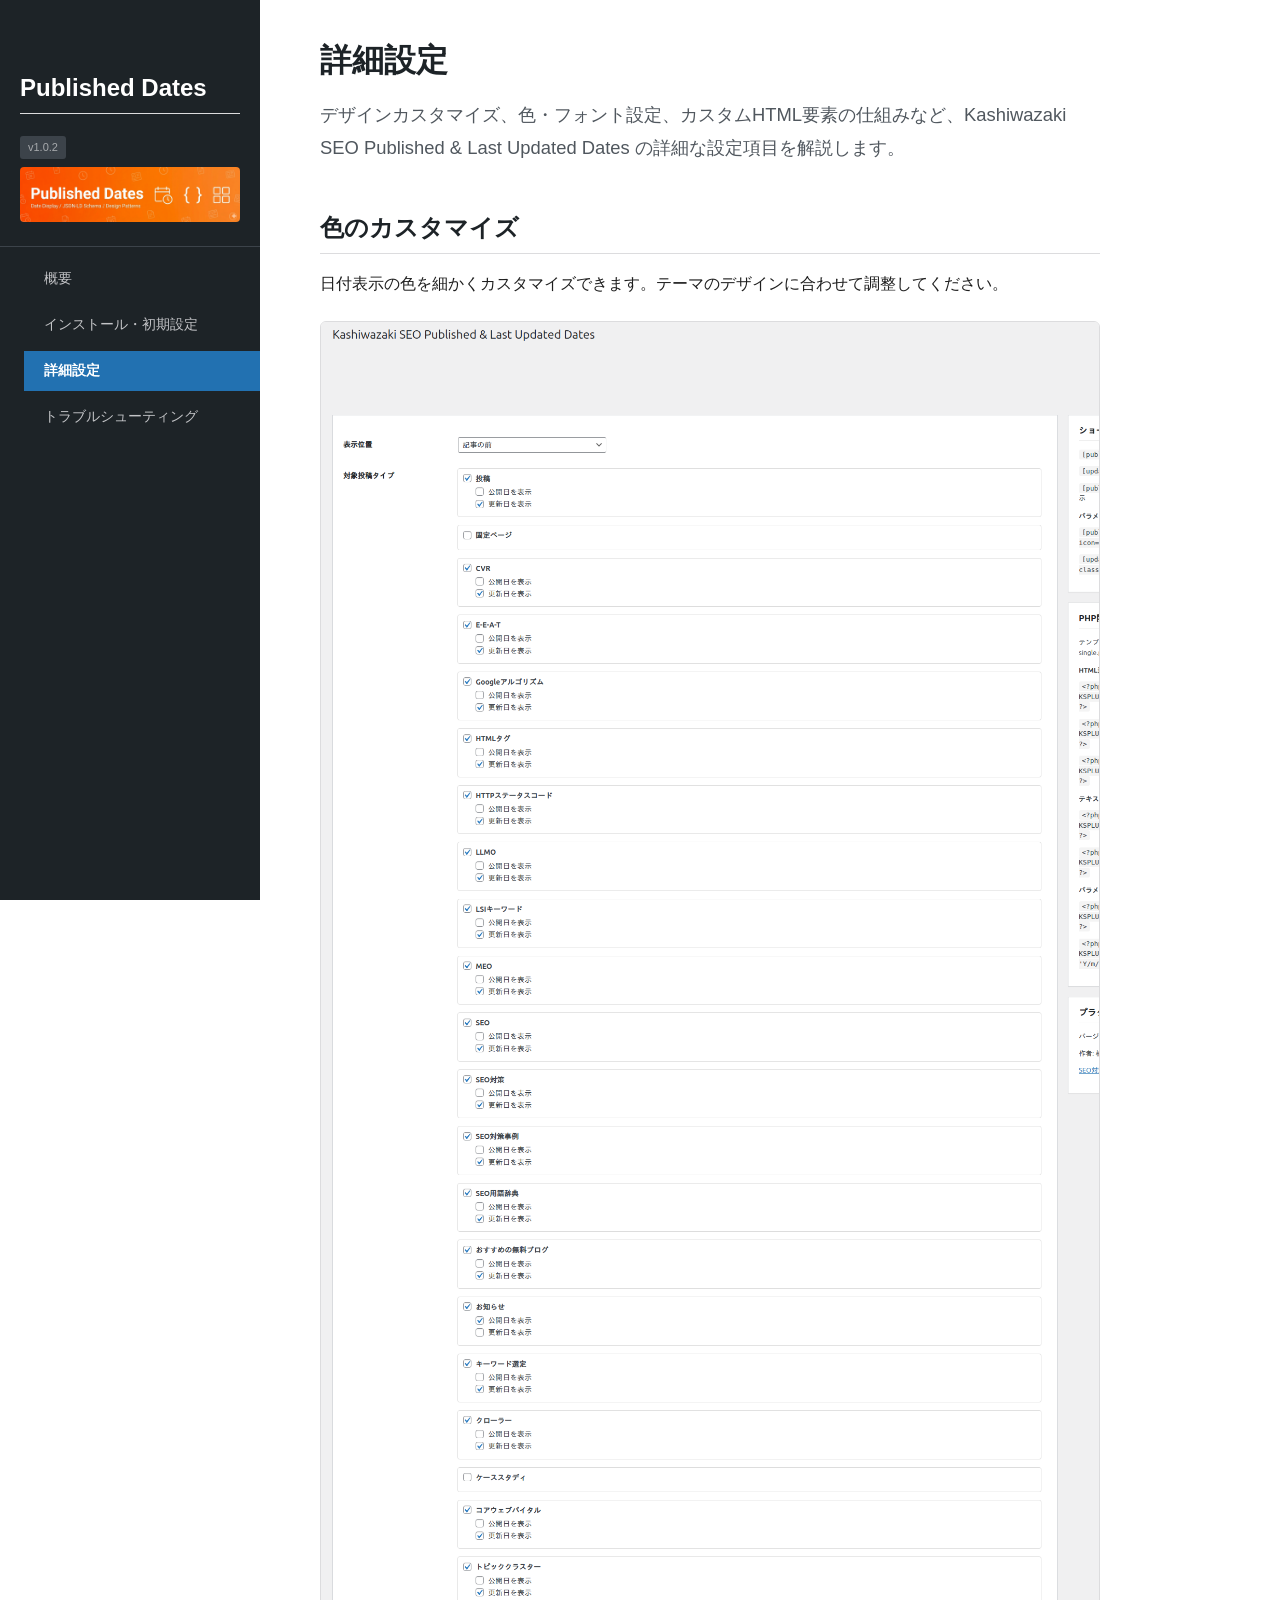
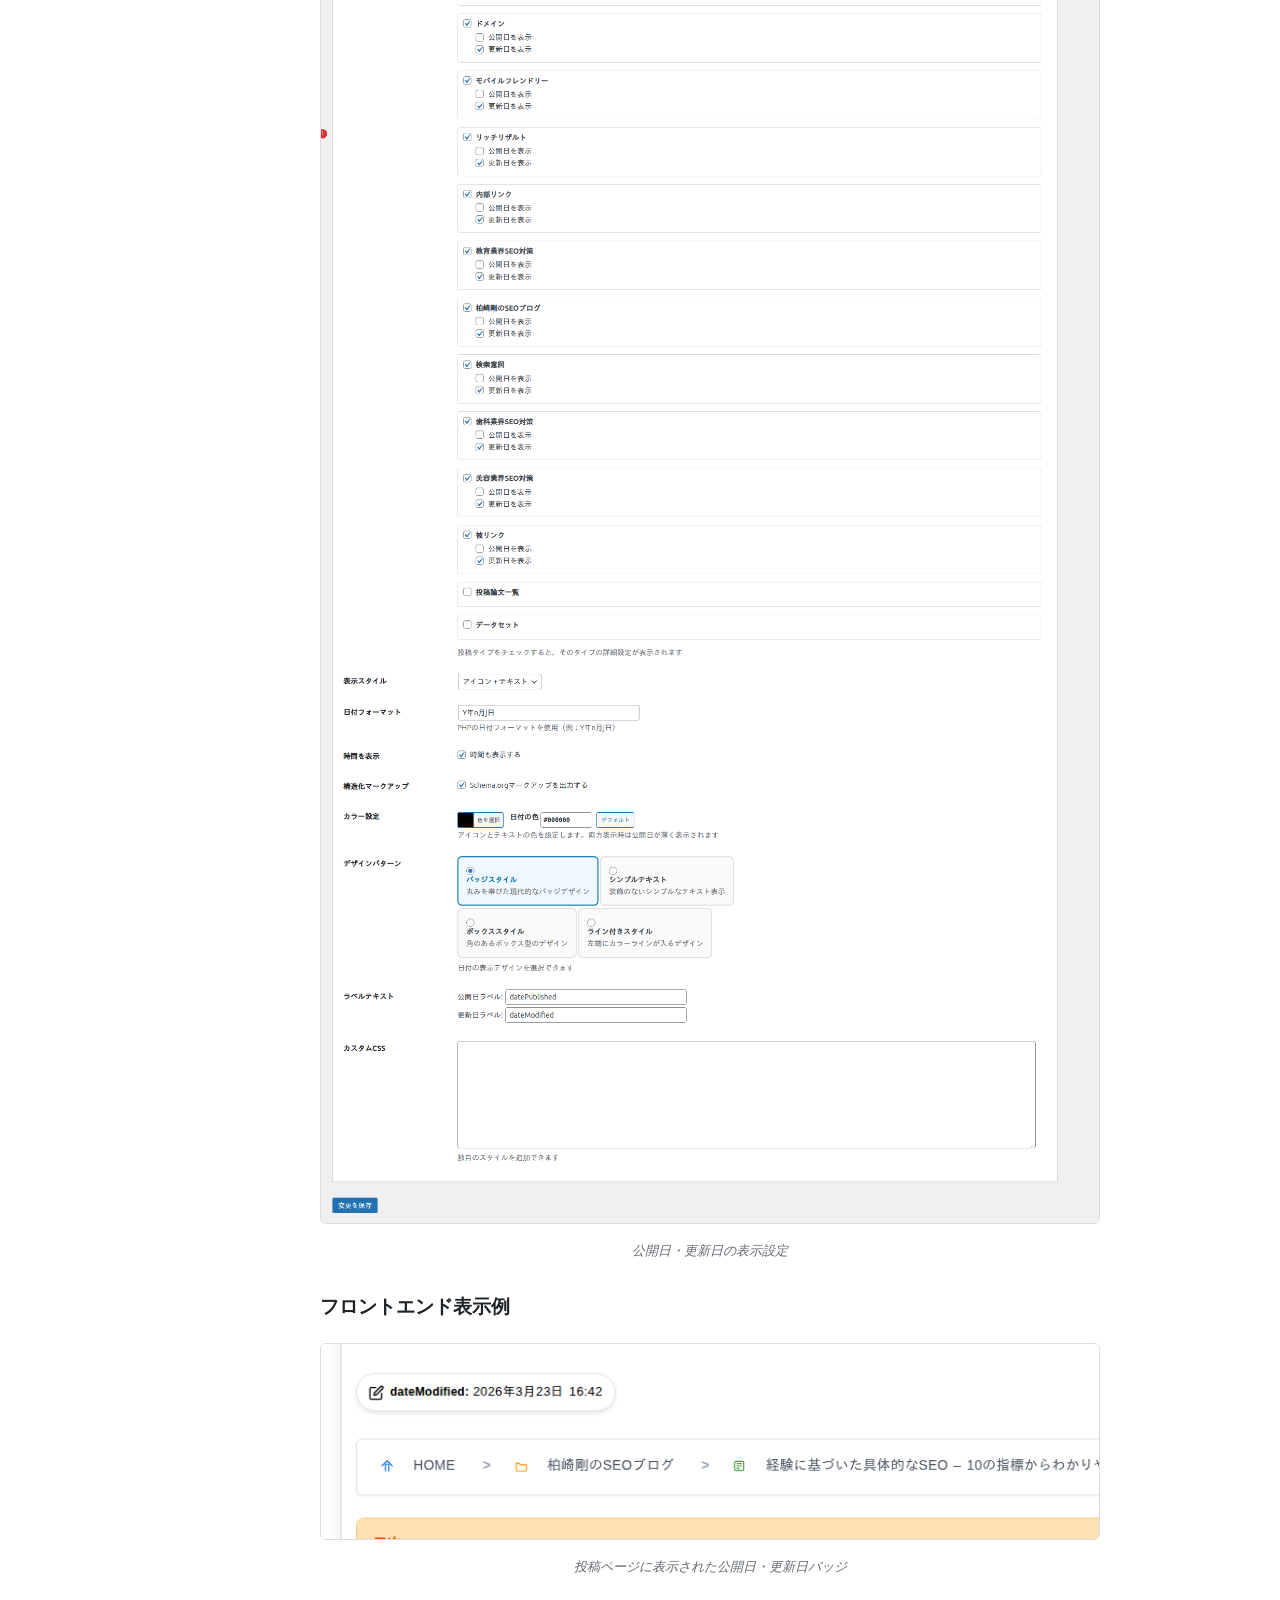
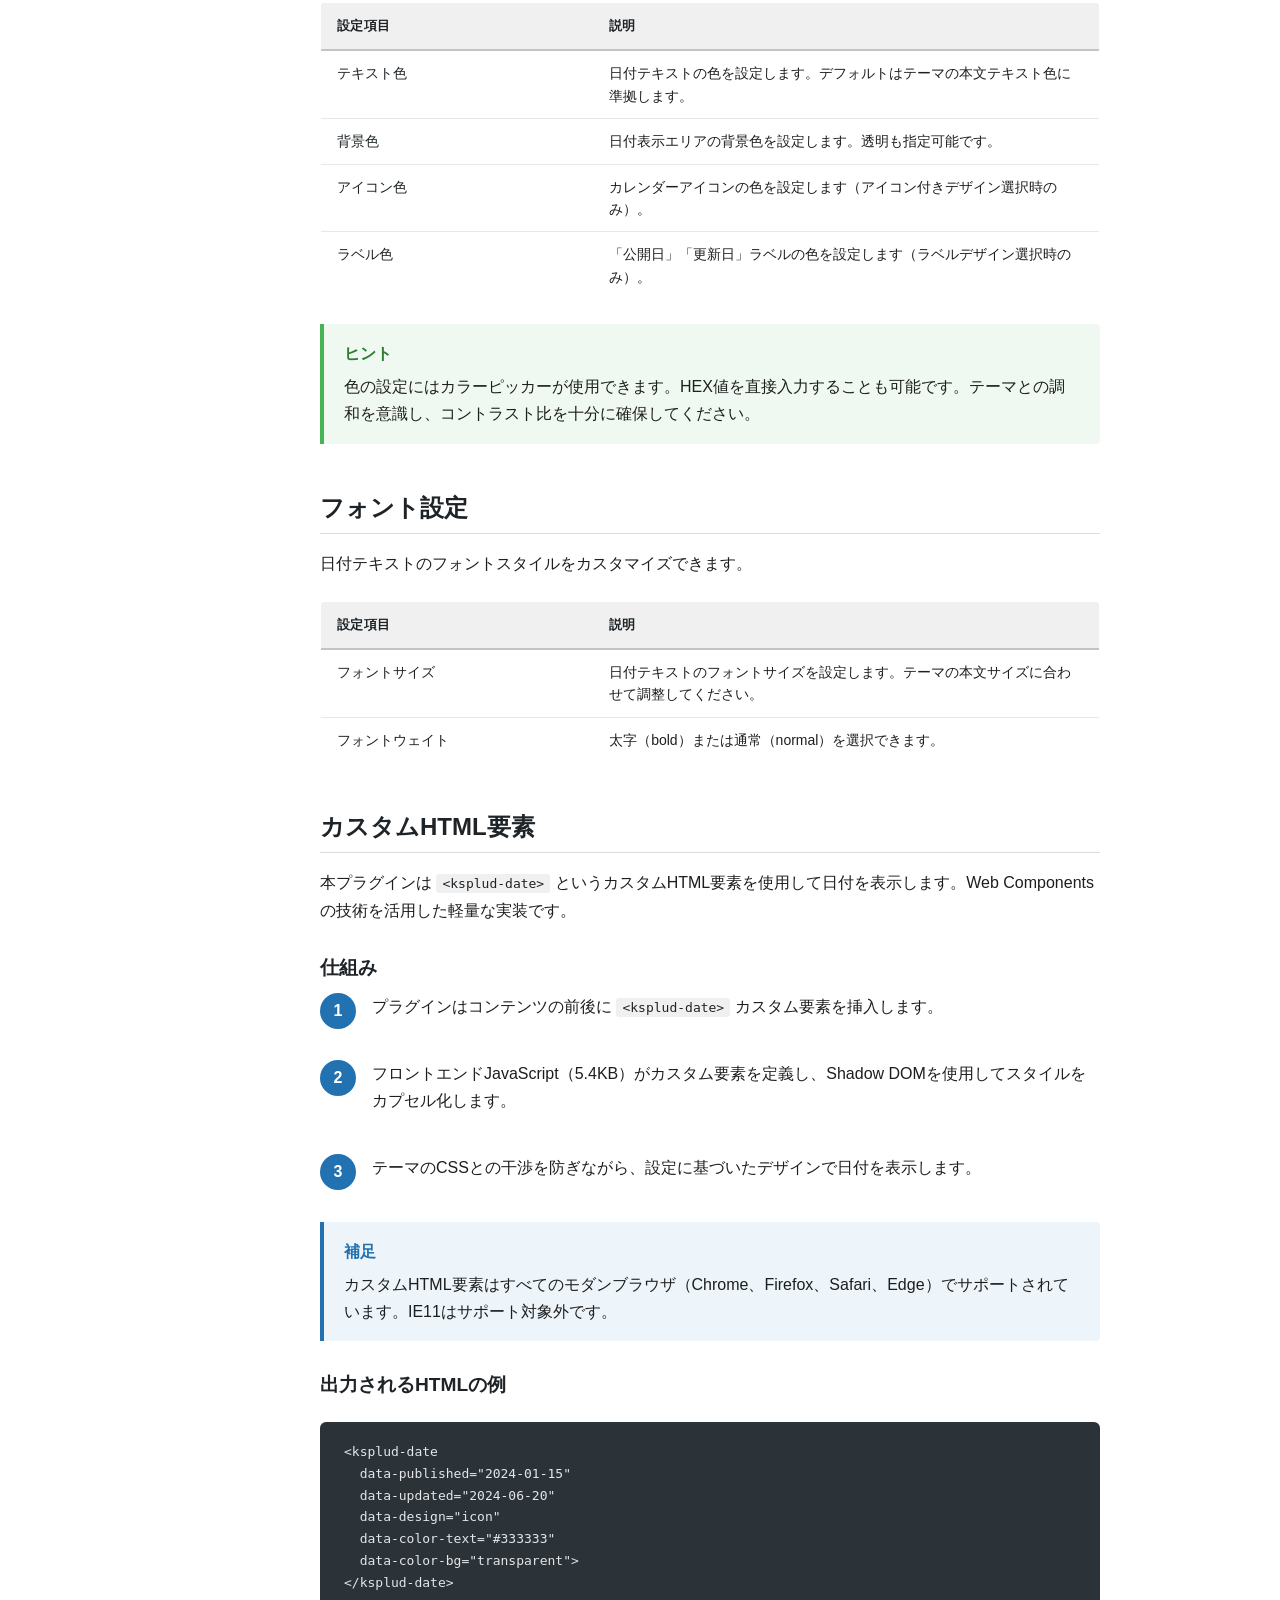
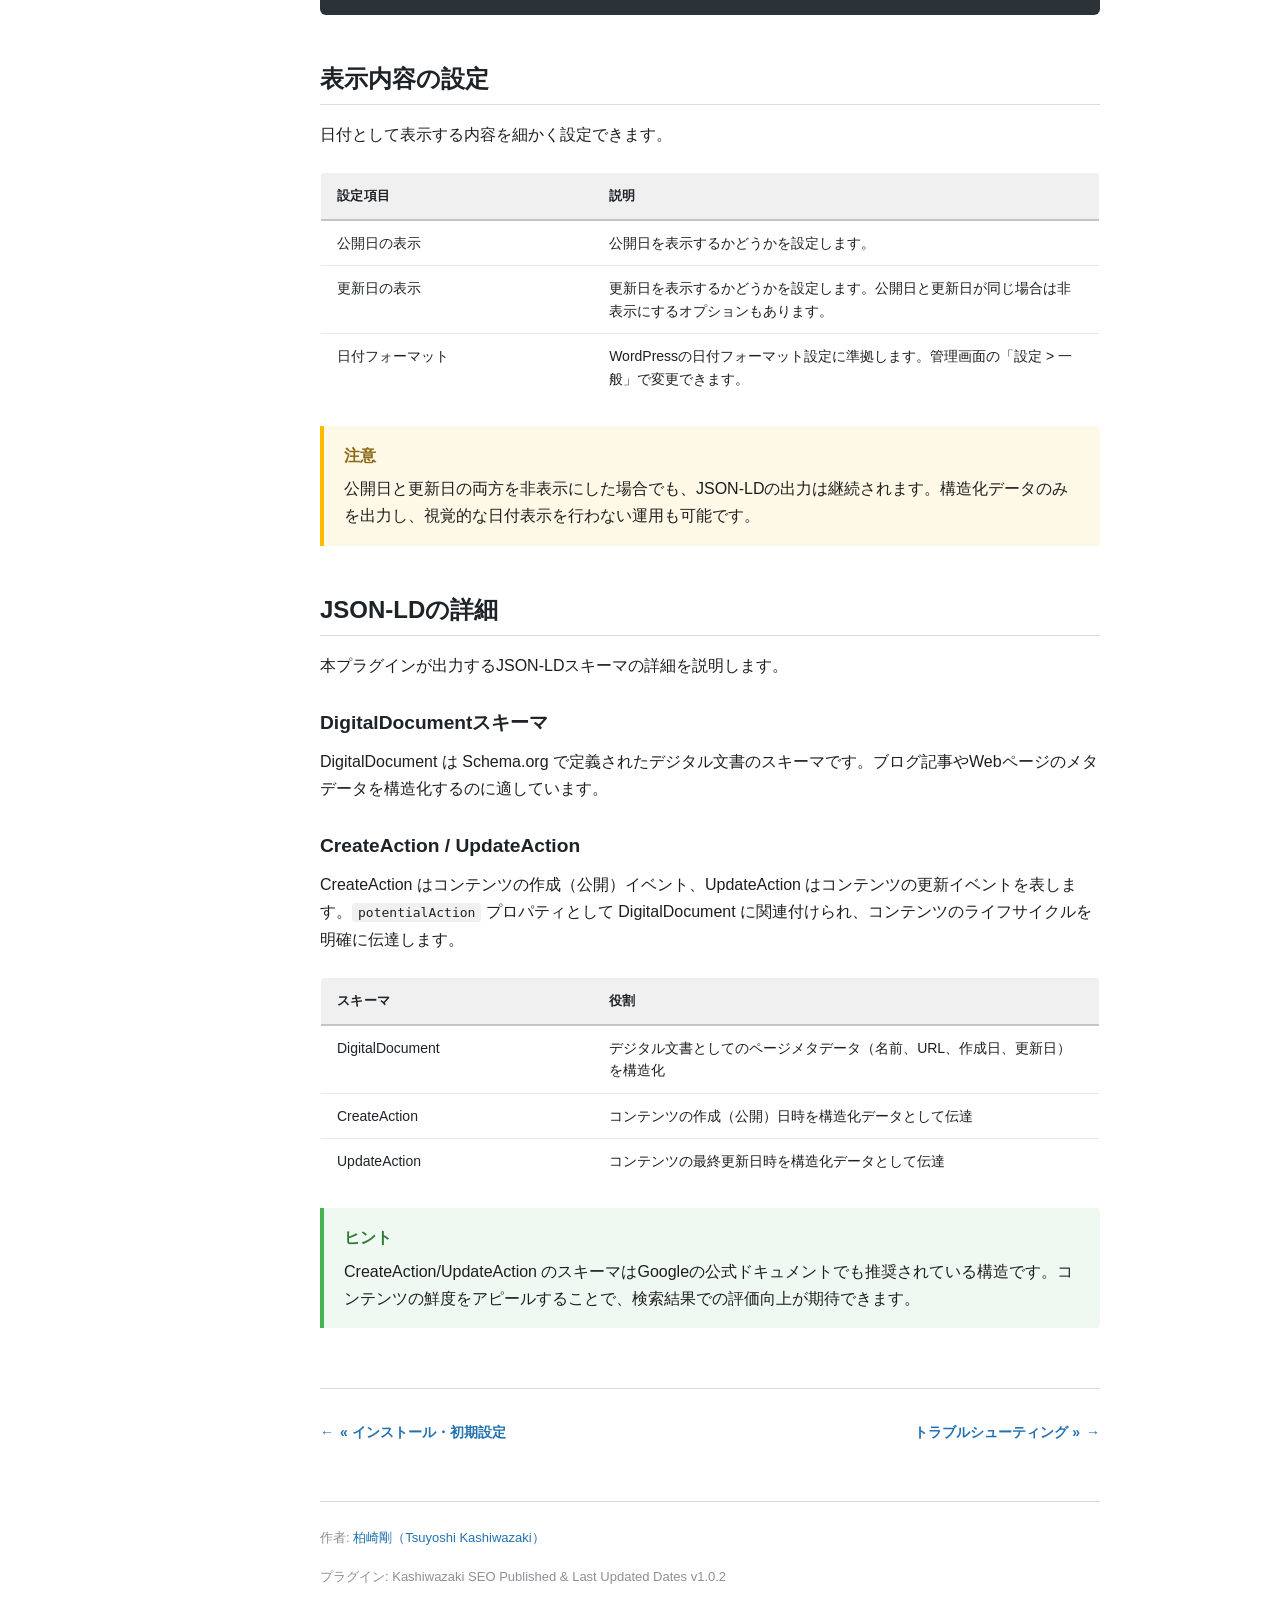
==== docs/display-settings.html @ 5410c0e6 "Add HTML manual under docs/ Co-Authored-By: Claude Opus 4.6 (1M context) <noreply@anthropic.com>" ====
<!DOCTYPE html>
<html lang="ja">
<head>
    <meta charset="UTF-8">
    <meta name="viewport" content="width=device-width, initial-scale=1.0">
    <title>詳細設定 - Kashiwazaki SEO Published &amp; Last Updated Dates マニュアル</title>
    <link rel="stylesheet" href="css/style.css?v=1">
</head>
<body>
<button class="hamburger-btn" aria-label="メニュー">&#9776;</button>

<nav class="sidebar">
    <div class="sidebar-header">
        <h2 style="color:#fff;">Published Dates</h2>
        <span class="version">v1.0.2</span>
        <img src="images/main-visual.png" alt="" style="width:100%;border-radius:4px;margin-top:8px;">
    </div>
    <ul>
        <li><a href="index.html">概要</a></li>
        <li><a href="setup.html">インストール・初期設定</a></li>
        <li class="active"><a href="display-settings.html">詳細設定</a></li>
        <li><a href="troubleshooting.html">トラブルシューティング</a></li>
    </ul>
</nav>

<main class="content">
    <h1>詳細設定</h1>
    <p class="lead">デザインカスタマイズ、色・フォント設定、カスタムHTML要素の仕組みなど、Kashiwazaki SEO Published &amp; Last Updated Dates の詳細な設定項目を解説します。</p>

    <h2>色のカスタマイズ</h2>

    <p>日付表示の色を細かくカスタマイズできます。テーマのデザインに合わせて調整してください。</p>

    <figure class="screenshot">
        <img src="images/screenshots/02-pubdates-detail.png" alt="日付表示設定" class="lightbox-trigger">
        <figcaption>公開日・更新日の表示設定</figcaption>
    </figure>

    <h3>フロントエンド表示例</h3>
    <figure class="screenshot">
        <img src="images/screenshots/03-frontend-dates.png" alt="日付バッジの表示例" class="lightbox-trigger">
        <figcaption>投稿ページに表示された公開日・更新日バッジ</figcaption>
    </figure>

    <table>
        <thead>
            <tr>
                <th style="width:35%;">設定項目</th>
                <th>説明</th>
            </tr>
        </thead>
        <tbody>
            <tr>
                <td>テキスト色</td>
                <td>日付テキストの色を設定します。デフォルトはテーマの本文テキスト色に準拠します。</td>
            </tr>
            <tr>
                <td>背景色</td>
                <td>日付表示エリアの背景色を設定します。透明も指定可能です。</td>
            </tr>
            <tr>
                <td>アイコン色</td>
                <td>カレンダーアイコンの色を設定します（アイコン付きデザイン選択時のみ）。</td>
            </tr>
            <tr>
                <td>ラベル色</td>
                <td>「公開日」「更新日」ラベルの色を設定します（ラベルデザイン選択時のみ）。</td>
            </tr>
        </tbody>
    </table>

    <div class="callout callout-tip">
        <div class="callout-title">ヒント</div>
        <p>色の設定にはカラーピッカーが使用できます。HEX値を直接入力することも可能です。テーマとの調和を意識し、コントラスト比を十分に確保してください。</p>
    </div>

    <h2>フォント設定</h2>

    <p>日付テキストのフォントスタイルをカスタマイズできます。</p>

    <table>
        <thead>
            <tr>
                <th style="width:35%;">設定項目</th>
                <th>説明</th>
            </tr>
        </thead>
        <tbody>
            <tr>
                <td>フォントサイズ</td>
                <td>日付テキストのフォントサイズを設定します。テーマの本文サイズに合わせて調整してください。</td>
            </tr>
            <tr>
                <td>フォントウェイト</td>
                <td>太字（bold）または通常（normal）を選択できます。</td>
            </tr>
        </tbody>
    </table>

    <h2>カスタムHTML要素</h2>

    <p>本プラグインは <code>&lt;ksplud-date&gt;</code> というカスタムHTML要素を使用して日付を表示します。Web Componentsの技術を活用した軽量な実装です。</p>

    <h3>仕組み</h3>

    <div class="step">
        <span class="step-number">1</span>
        <div class="step-body">
            <p>プラグインはコンテンツの前後に <code>&lt;ksplud-date&gt;</code> カスタム要素を挿入します。</p>
        </div>
    </div>

    <div class="step">
        <span class="step-number">2</span>
        <div class="step-body">
            <p>フロントエンドJavaScript（5.4KB）がカスタム要素を定義し、Shadow DOMを使用してスタイルをカプセル化します。</p>
        </div>
    </div>

    <div class="step">
        <span class="step-number">3</span>
        <div class="step-body">
            <p>テーマのCSSとの干渉を防ぎながら、設定に基づいたデザインで日付を表示します。</p>
        </div>
    </div>

    <div class="callout callout-note">
        <div class="callout-title">補足</div>
        <p>カスタムHTML要素はすべてのモダンブラウザ（Chrome、Firefox、Safari、Edge）でサポートされています。IE11はサポート対象外です。</p>
    </div>

    <h3>出力されるHTMLの例</h3>

    <pre><code>&lt;ksplud-date
  data-published="2024-01-15"
  data-updated="2024-06-20"
  data-design="icon"
  data-color-text="#333333"
  data-color-bg="transparent"&gt;
&lt;/ksplud-date&gt;</code></pre>

    <h2>表示内容の設定</h2>

    <p>日付として表示する内容を細かく設定できます。</p>

    <table>
        <thead>
            <tr>
                <th style="width:35%;">設定項目</th>
                <th>説明</th>
            </tr>
        </thead>
        <tbody>
            <tr>
                <td>公開日の表示</td>
                <td>公開日を表示するかどうかを設定します。</td>
            </tr>
            <tr>
                <td>更新日の表示</td>
                <td>更新日を表示するかどうかを設定します。公開日と更新日が同じ場合は非表示にするオプションもあります。</td>
            </tr>
            <tr>
                <td>日付フォーマット</td>
                <td>WordPressの日付フォーマット設定に準拠します。管理画面の「設定 &gt; 一般」で変更できます。</td>
            </tr>
        </tbody>
    </table>

    <div class="callout callout-warning">
        <div class="callout-title">注意</div>
        <p>公開日と更新日の両方を非表示にした場合でも、JSON-LDの出力は継続されます。構造化データのみを出力し、視覚的な日付表示を行わない運用も可能です。</p>
    </div>

    <h2>JSON-LDの詳細</h2>

    <p>本プラグインが出力するJSON-LDスキーマの詳細を説明します。</p>

    <h3>DigitalDocumentスキーマ</h3>
    <p>DigitalDocument は Schema.org で定義されたデジタル文書のスキーマです。ブログ記事やWebページのメタデータを構造化するのに適しています。</p>

    <h3>CreateAction / UpdateAction</h3>
    <p>CreateAction はコンテンツの作成（公開）イベント、UpdateAction はコンテンツの更新イベントを表します。<code>potentialAction</code> プロパティとして DigitalDocument に関連付けられ、コンテンツのライフサイクルを明確に伝達します。</p>

    <table>
        <thead>
            <tr>
                <th style="width:35%;">スキーマ</th>
                <th>役割</th>
            </tr>
        </thead>
        <tbody>
            <tr>
                <td>DigitalDocument</td>
                <td>デジタル文書としてのページメタデータ（名前、URL、作成日、更新日）を構造化</td>
            </tr>
            <tr>
                <td>CreateAction</td>
                <td>コンテンツの作成（公開）日時を構造化データとして伝達</td>
            </tr>
            <tr>
                <td>UpdateAction</td>
                <td>コンテンツの最終更新日時を構造化データとして伝達</td>
            </tr>
        </tbody>
    </table>

    <div class="callout callout-tip">
        <div class="callout-title">ヒント</div>
        <p>CreateAction/UpdateAction のスキーマはGoogleの公式ドキュメントでも推奨されている構造です。コンテンツの鮮度をアピールすることで、検索結果での評価向上が期待できます。</p>
    </div>

    <nav class="page-nav">
        <a href="setup.html" class="prev">&laquo; インストール・初期設定</a>
        <a href="troubleshooting.html" class="next">トラブルシューティング &raquo;</a>
    </nav>

    <footer class="manual-footer">
        <p>作者: <a href="https://www.tsuyoshikashiwazaki.jp/profile/" target="_blank" rel="noopener">柏崎剛（Tsuyoshi Kashiwazaki）</a></p>
        <p>プラグイン: Kashiwazaki SEO Published &amp; Last Updated Dates v1.0.2</p>
    </footer>
</main>

<div class="lightbox"></div>
<script src="js/manual.js?v=1"></script>
</body>
</html>
---- docs/css/style.css ----
/* ========================================
   WordPress Plugin Manual - Common Stylesheet
   ======================================== */

/* ========================================
   1. Base / Reset
   ======================================== */

*,
*::before,
*::after {
    margin: 0;
    padding: 0;
    box-sizing: border-box;
}

html {
    font-size: 16px;
    scroll-behavior: smooth;
}

body {
    font-family: -apple-system, BlinkMacSystemFont, "Segoe UI", Roboto, Oxygen,
        Ubuntu, Cantarell, "Fira Sans", "Droid Sans", "Helvetica Neue", Arial,
        sans-serif;
    color: #1e1e1e;
    background: #fff;
    line-height: 1.7;
}

img {
    max-width: 100%;
    height: auto;
}

a {
    color: #2271b1;
    text-decoration: none;
}

a:hover {
    color: #135e96;
    text-decoration: underline;
}

/* ========================================
   2. Sidebar
   ======================================== */

.sidebar {
    position: fixed;
    top: 0;
    left: 0;
    width: 260px;
    height: 100vh;
    background: #1d2327;
    color: #fff;
    overflow-y: auto;
    z-index: 100;
    padding-bottom: 40px;
}

.sidebar-header {
    padding: 24px 20px 16px;
    border-bottom: 1px solid #3c434a;
}

.sidebar-header h1 {
    font-size: 15px;
    font-weight: 600;
    line-height: 1.4;
    color: #fff;
}

.sidebar-header .version {
    display: inline-block;
    margin-top: 6px;
    font-size: 11px;
    color: #a7aaad;
    background: #3c434a;
    padding: 2px 8px;
    border-radius: 3px;
}

.sidebar ul {
    list-style: none;
    padding: 12px 0;
}

.sidebar ul li a {
    display: block;
    padding: 8px 20px;
    color: #c3c4c7;
    font-size: 14px;
    transition: background 0.15s, color 0.15s;
}

.sidebar ul li a:hover {
    background: #2c3338;
    color: #fff;
    text-decoration: none;
}

.sidebar ul li.active a {
    background: #2271b1;
    color: #fff;
    font-weight: 600;
}

.sidebar ul li.section-label {
    padding: 18px 20px 4px;
    font-size: 11px;
    font-weight: 700;
    text-transform: uppercase;
    letter-spacing: 0.06em;
    color: #8c8f94;
}

/* ========================================
   3. Main Content
   ======================================== */

.content {
    margin-left: 260px;
    max-width: 900px;
    padding: 40px 60px;
}

/* ========================================
   4. Typography
   ======================================== */

h1, h2, h3, h4, h5, h6 {
    color: #1d2327;
    font-weight: 600;
    line-height: 1.3;
}

h1 {
    font-size: 2rem;
    margin-bottom: 16px;
}

h2 {
    font-size: 1.5rem;
    margin-top: 48px;
    margin-bottom: 16px;
    padding-bottom: 10px;
    border-bottom: 1px solid #dcdcde;
}

h3 {
    font-size: 1.2rem;
    margin-top: 32px;
    margin-bottom: 12px;
}

h4 {
    font-size: 1.05rem;
    margin-top: 24px;
    margin-bottom: 8px;
}

p {
    margin-bottom: 16px;
}

.lead {
    font-size: 1.15rem;
    color: #50575e;
    line-height: 1.8;
    margin-bottom: 24px;
}

/* ========================================
   5. Steps
   ======================================== */

.step {
    display: flex;
    gap: 16px;
    margin-bottom: 24px;
    align-items: flex-start;
}

.step-number {
    flex-shrink: 0;
    width: 36px;
    height: 36px;
    background: #2271b1;
    color: #fff;
    border-radius: 50%;
    display: flex;
    align-items: center;
    justify-content: center;
    font-size: 16px;
    font-weight: 700;
    line-height: 1;
}

.step-content {
    flex: 1;
    padding-top: 4px;
}

.step-content p:last-child {
    margin-bottom: 0;
}

/* ========================================
   6. Callout Boxes
   ======================================== */

.callout {
    padding: 16px 20px;
    margin: 24px 0;
    border-left: 4px solid;
    border-radius: 0 4px 4px 0;
}

.callout-title {
    font-weight: 700;
    margin-bottom: 6px;
}

.callout p:last-child {
    margin-bottom: 0;
}

.callout-tip {
    border-left-color: #46b450;
    background: #f0f9f1;
}

.callout-tip .callout-title {
    color: #2e7d32;
}

.callout-warning {
    border-left-color: #ffb900;
    background: #fef8e7;
}

.callout-warning .callout-title {
    color: #8b6914;
}

.callout-note {
    border-left-color: #2271b1;
    background: #edf5fa;
}

.callout-note .callout-title {
    color: #2271b1;
}

/* ========================================
   7. Screenshots
   ======================================== */

.screenshot {
    margin: 24px 0;
    text-align: center;
}

.screenshot img {
    max-width: 100%;
    border: 1px solid #dcdcde;
    border-radius: 6px;
    cursor: zoom-in;
}

.screenshot figcaption,
.screenshot .caption {
    font-size: 13px;
    color: #646970;
    margin-top: 8px;
    font-style: italic;
}

/* ========================================
   8. Infographic Images
   ======================================== */

.infographic {
    margin: 32px 0;
    text-align: center;
}

.infographic img {
    max-width: 100%;
    display: inline-block;
}

.infographic figcaption,
.infographic .caption {
    font-size: 13px;
    color: #646970;
    margin-top: 8px;
}

/* ========================================
   9. Feature Cards
   ======================================== */

.feature-cards {
    display: grid;
    grid-template-columns: repeat(3, 1fr);
    gap: 20px;
    margin: 24px 0;
}

.feature-card {
    background: #f6f7f7;
    border-radius: 6px;
    padding: 24px 20px;
    text-align: center;
}

.feature-card h4 {
    margin-top: 0;
    margin-bottom: 8px;
}

.feature-card p {
    font-size: 14px;
    color: #50575e;
    margin-bottom: 0;
}

.feature-card .icon {
    font-size: 28px;
    margin-bottom: 12px;
    display: block;
}

/* ========================================
   10. Tables (widefat style)
   ======================================== */

table,
table.widefat {
    width: 100%;
    border-collapse: collapse;
    margin: 24px 0;
    font-size: 14px;
    border: 1px solid #dcdcde;
    border-radius: 4px;
    overflow: hidden;
}

table thead th,
table.widefat thead th {
    background: #f0f0f1;
    text-align: left;
    padding: 12px 16px;
    font-weight: 600;
    font-size: 13px;
    color: #1d2327;
    border-bottom: 2px solid #c3c4c7;
    letter-spacing: 0.02em;
}

table tbody td,
table.widefat tbody td {
    padding: 11px 16px;
    border-bottom: 1px solid #e8e8e8;
    vertical-align: top;
    line-height: 1.6;
}

table tbody tr:hover,
table.widefat tbody tr:hover {
    background: #f6f7f7;
}

table tbody tr:last-child td,
table.widefat tbody tr:last-child td {
    border-bottom: none;
}

table tbody td:first-child {
    font-weight: 500;
    color: #1d2327;
}

/* ========================================
   11. HTTP Status Color Coding
   ======================================== */

.http-2xx {
    color: #00a32a;
    font-weight: 600;
}

.http-3xx {
    color: #2271b1;
    font-weight: 600;
}

.http-4xx {
    color: #dba617;
    font-weight: 600;
}

.http-5xx {
    color: #d63638;
    font-weight: 600;
}

/* ========================================
   12. Status Badges
   ======================================== */

.status-badge {
    display: inline-block;
    padding: 2px 10px;
    border-radius: 12px;
    font-size: 12px;
    font-weight: 600;
    line-height: 1.6;
    white-space: nowrap;
}

.status-ok {
    background: #edfaef;
    color: #00a32a;
}

.status-warning {
    background: #fef8e7;
    color: #996800;
}

.status-error {
    background: #fcf0f1;
    color: #d63638;
}

/* ========================================
   13. Lightbox Overlay
   ======================================== */

.lightbox {
    display: none;
    position: fixed;
    inset: 0;
    z-index: 9999;
    background: rgba(0, 0, 0, 0.85);
    align-items: center;
    justify-content: center;
    cursor: zoom-out;
}

.lightbox.active {
    display: flex;
}

.lightbox img {
    max-width: 90vw;
    max-height: 90vh;
    border-radius: 4px;
    box-shadow: 0 4px 30px rgba(0, 0, 0, 0.4);
}

.lightbox-close {
    position: absolute;
    top: 20px;
    right: 28px;
    background: none;
    border: none;
    color: #fff;
    font-size: 36px;
    cursor: pointer;
    line-height: 1;
    opacity: 0.8;
    transition: opacity 0.15s;
}

.lightbox-close:hover {
    opacity: 1;
}

/* ========================================
   14. Page Navigation
   ======================================== */

.page-nav {
    display: flex;
    justify-content: space-between;
    margin-top: 60px;
    padding-top: 24px;
    border-top: 1px solid #dcdcde;
}

.page-nav a {
    display: inline-flex;
    align-items: center;
    gap: 6px;
    font-size: 14px;
    font-weight: 600;
    color: #2271b1;
    padding: 8px 0;
}

.page-nav a:hover {
    color: #135e96;
    text-decoration: none;
}

.page-nav .prev::before {
    content: "\2190";
}

.page-nav .next::after {
    content: "\2192";
}

/* ========================================
   15. Manual Footer
   ======================================== */

.manual-footer {
    margin-top: 48px;
    padding: 24px 0 0;
    border-top: 1px solid #dcdcde;
    font-size: 13px;
    color: #8c8f94;
    line-height: 1.8;
}

.manual-footer a {
    color: #2271b1;
}

.manual-footer a:hover {
    color: #135e96;
}

/* ========================================
   16. Code Blocks
   ======================================== */

code {
    background: #f0f0f1;
    padding: 2px 6px;
    border-radius: 3px;
    font-size: 13px;
    font-family: Menlo, Consolas, "DejaVu Sans Mono", monospace;
    color: #1d2327;
}

pre {
    background: #2c3338;
    color: #e4e6e8;
    padding: 20px 24px;
    border-radius: 6px;
    overflow-x: auto;
    margin: 24px 0;
    font-size: 13px;
    line-height: 1.6;
}

pre code {
    background: none;
    padding: 0;
    border-radius: 0;
    color: inherit;
    font-size: inherit;
}

/* ========================================
   17. Lists
   ======================================== */

ul, ol {
    margin: 0 0 16px 24px;
}

li {
    margin-bottom: 6px;
}

/* ========================================
   18. Hamburger Menu Button
   ======================================== */

.hamburger-btn {
    display: none;
    position: fixed;
    top: 12px;
    left: 12px;
    z-index: 200;
    background: #1d2327;
    border: none;
    color: #fff;
    width: 40px;
    height: 40px;
    border-radius: 4px;
    cursor: pointer;
    font-size: 22px;
    align-items: center;
    justify-content: center;
    line-height: 1;
}

/* ========================================
   19. Responsive (max-width: 768px)
   ======================================== */

@media (max-width: 768px) {
    .sidebar {
        transform: translateX(-100%);
        transition: transform 0.25s ease;
    }

    .sidebar.open {
        transform: translateX(0);
    }

    .content {
        margin-left: 0;
        padding: 60px 20px 40px;
    }

    .hamburger-btn {
        display: flex;
    }

    .feature-cards {
        grid-template-columns: 1fr;
    }

    .page-nav {
        flex-direction: column;
        gap: 12px;
    }

    table.widefat {
        font-size: 13px;
    }

    table.widefat thead th,
    table.widefat tbody td {
        padding: 8px 10px;
    }

    h1 {
        font-size: 1.6rem;
    }

    h2 {
        font-size: 1.3rem;
    }
}
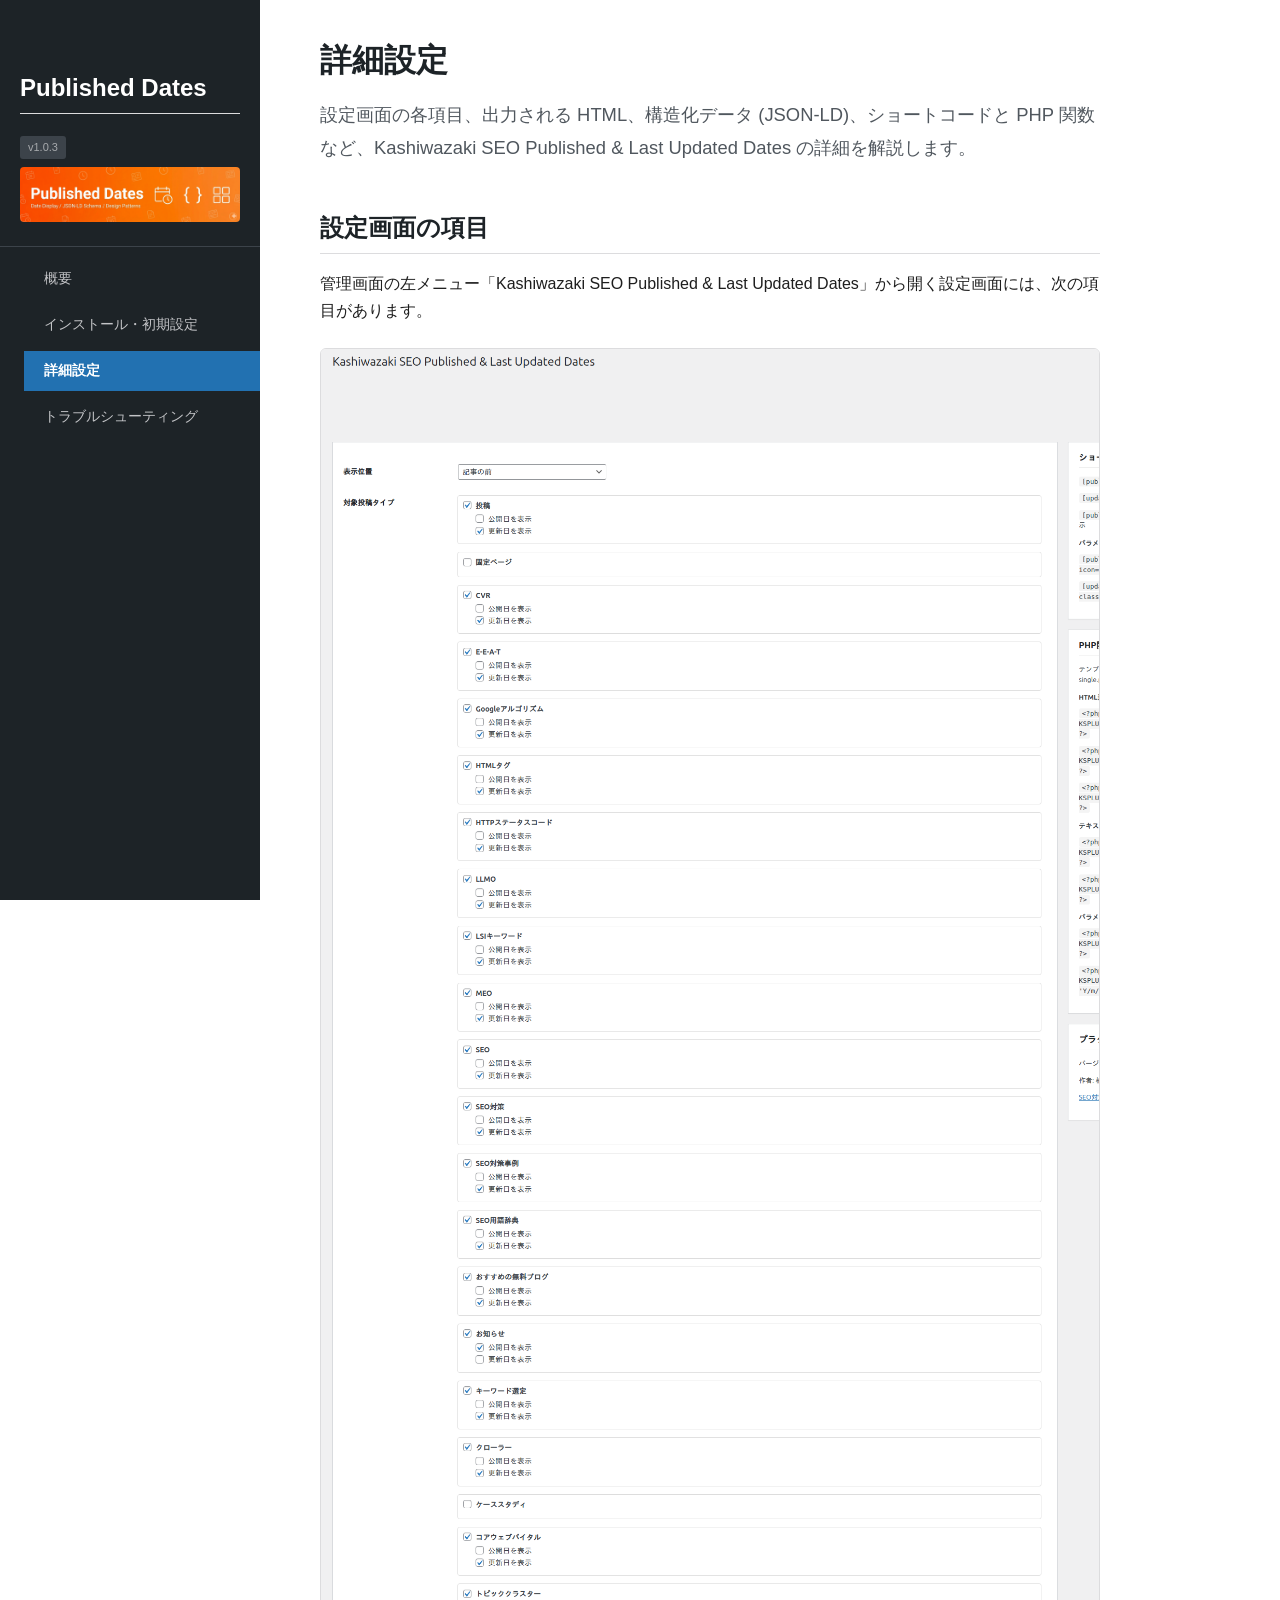
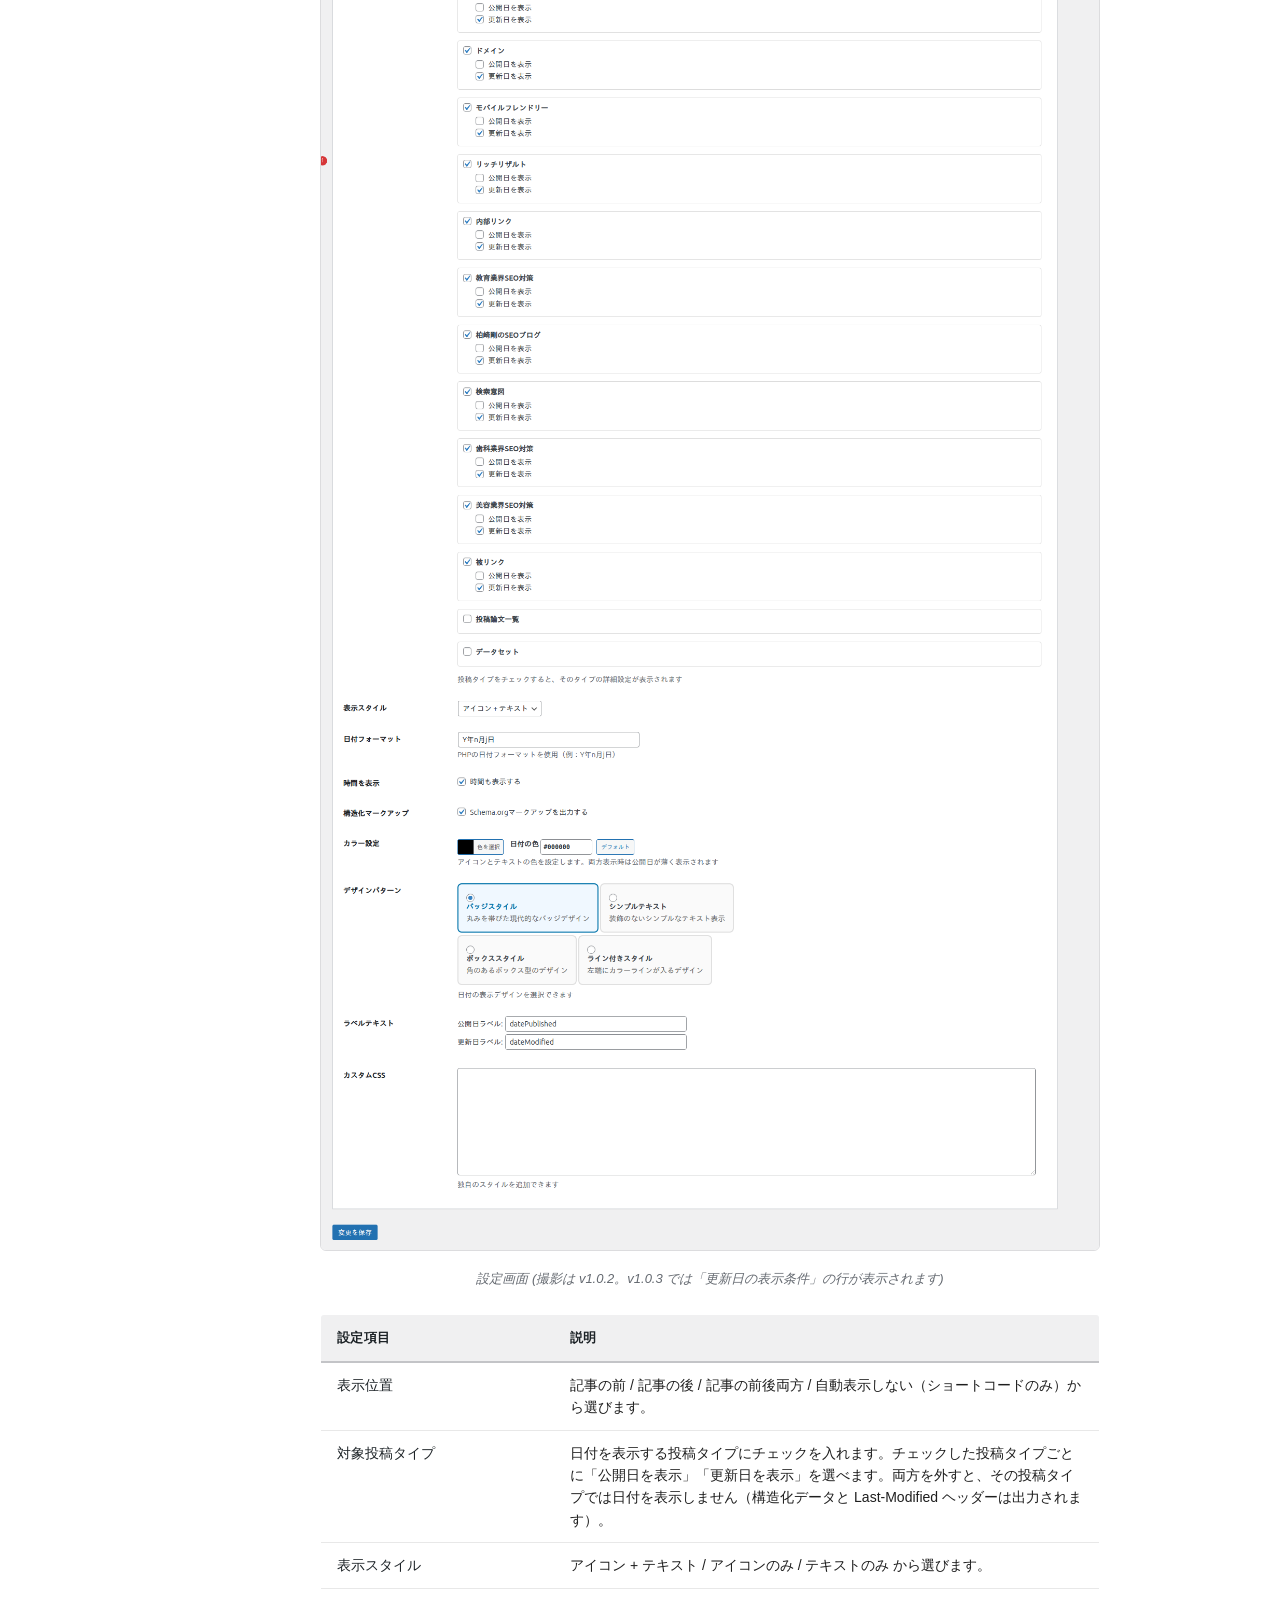
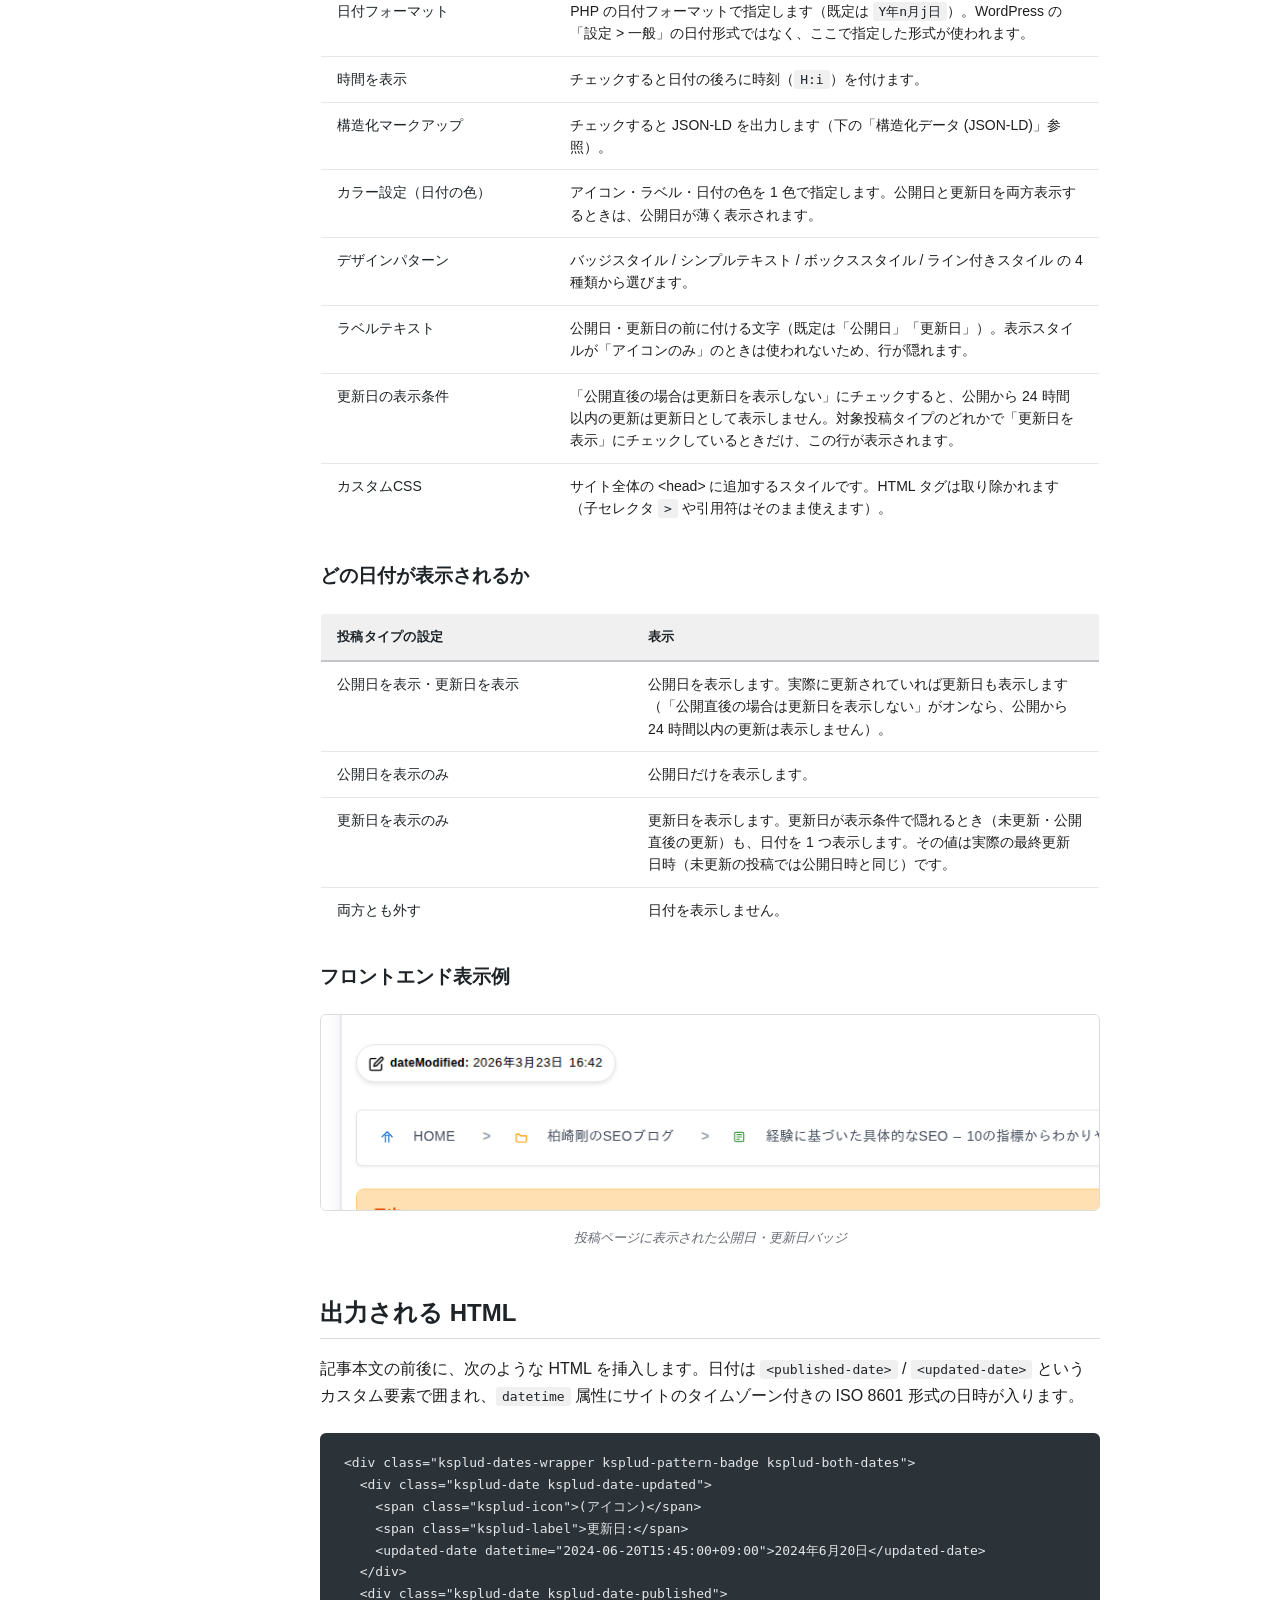
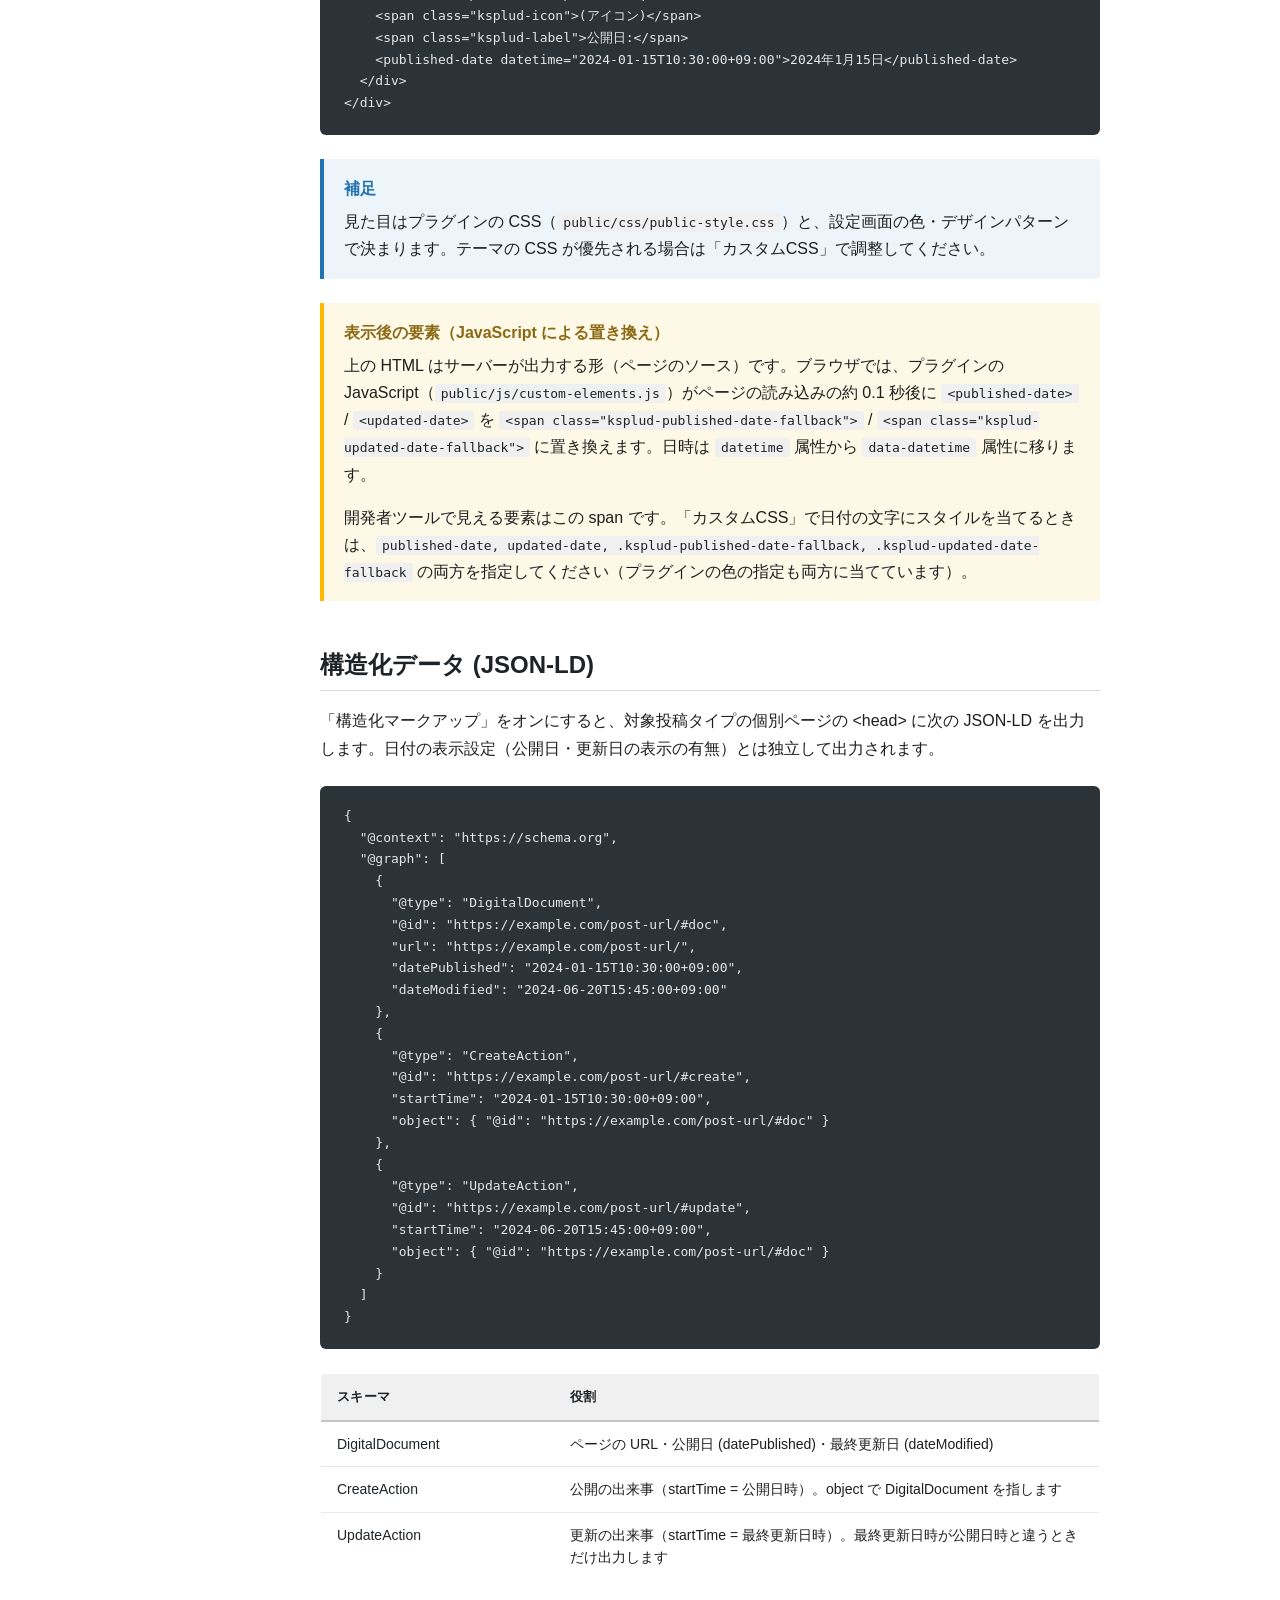
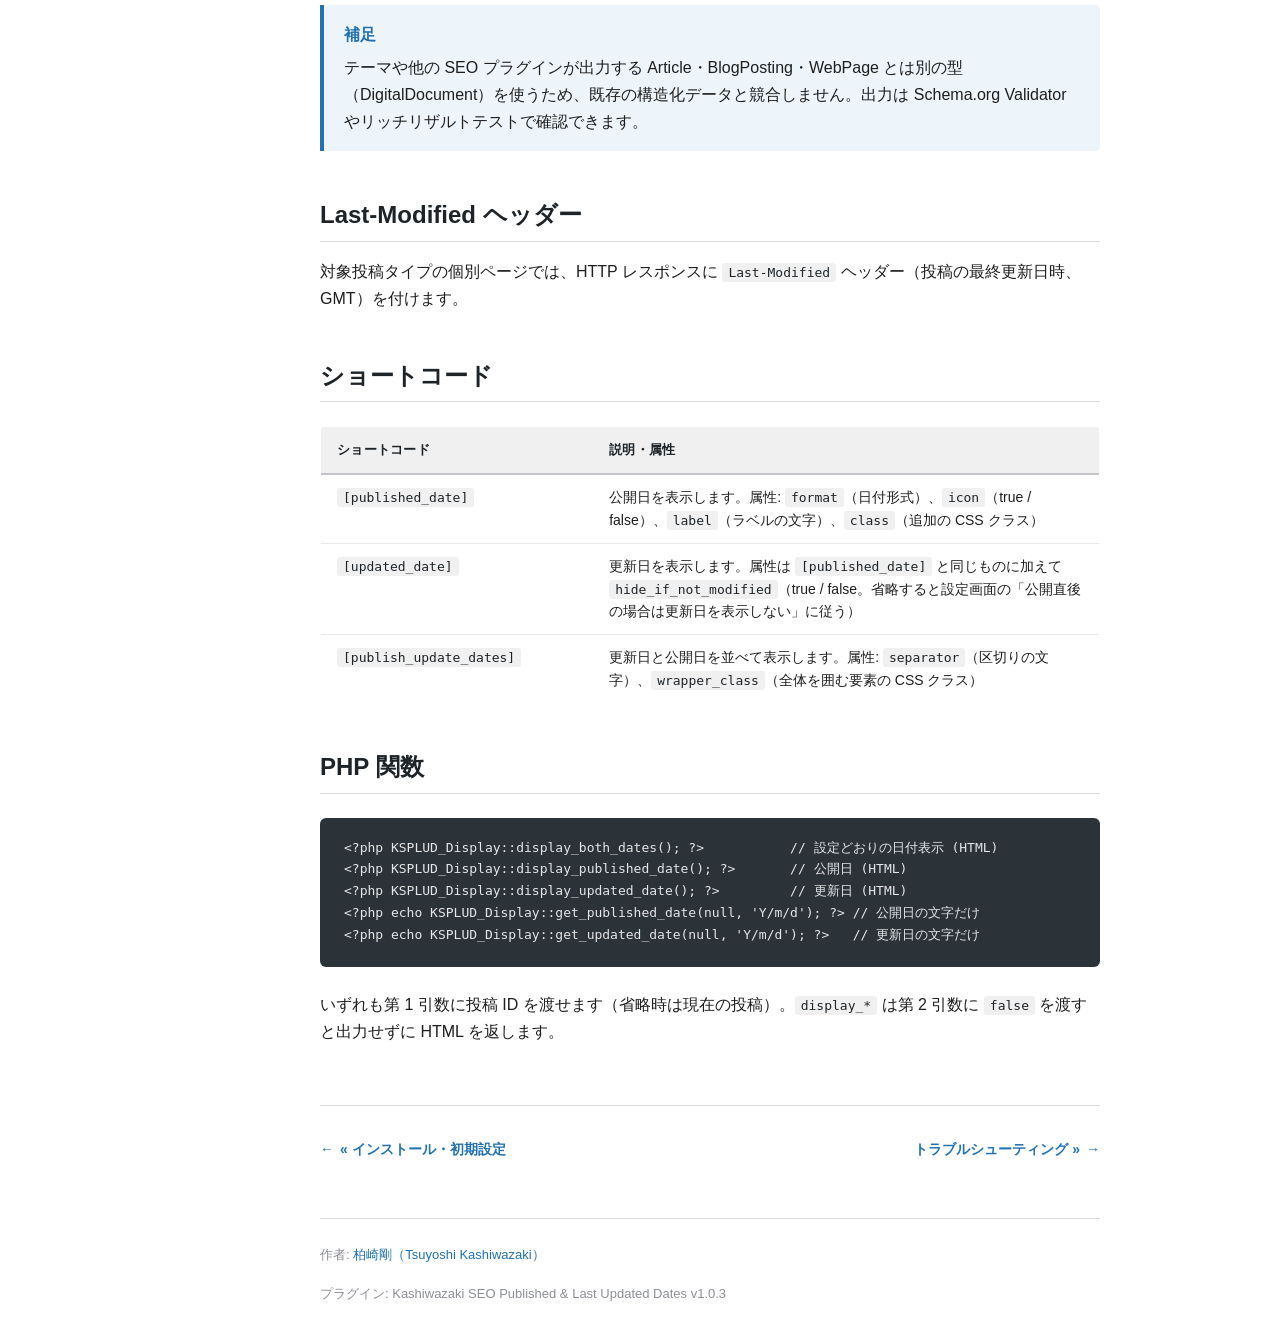
==== commit 6d064d00: "Update to v1.0.3 - Last-Modified ヘッダーと日付の datetime 属性がサイトのタイムゾーン分ずれていた問題を修正 - 設定画面の「公開直後の場合は更新日を表示しな" ====
--- a/docs/display-settings.html
+++ b/docs/display-settings.html
@@ -12,7 +12,7 @@
 <nav class="sidebar">
     <div class="sidebar-header">
         <h2 style="color:#fff;">Published Dates</h2>
-        <span class="version">v1.0.2</span>
+        <span class="version">v1.0.3</span>
         <img src="images/main-visual.png" alt="" style="width:100%;border-radius:4px;margin-top:8px;">
     </div>
     <ul>
@@ -25,16 +25,100 @@
 
 <main class="content">
     <h1>詳細設定</h1>
-    <p class="lead">デザインカスタマイズ、色・フォント設定、カスタムHTML要素の仕組みなど、Kashiwazaki SEO Published &amp; Last Updated Dates の詳細な設定項目を解説します。</p>
-
-    <h2>色のカスタマイズ</h2>
-
-    <p>日付表示の色を細かくカスタマイズできます。テーマのデザインに合わせて調整してください。</p>
+    <p class="lead">設定画面の各項目、出力される HTML、構造化データ (JSON-LD)、ショートコードと PHP 関数など、Kashiwazaki SEO Published &amp; Last Updated Dates の詳細を解説します。</p>
+
+    <h2>設定画面の項目</h2>
+
+    <p>管理画面の左メニュー「Kashiwazaki SEO Published &amp; Last Updated Dates」から開く設定画面には、次の項目があります。</p>
 
     <figure class="screenshot">
-        <img src="images/screenshots/02-pubdates-detail.png" alt="日付表示設定" class="lightbox-trigger">
-        <figcaption>公開日・更新日の表示設定</figcaption>
+        <img src="images/screenshots/02-pubdates-detail.png" alt="設定画面" class="lightbox-trigger">
+        <figcaption>設定画面 (撮影は v1.0.2。v1.0.3 では「更新日の表示条件」の行が表示されます)</figcaption>
     </figure>
+
+    <table>
+        <thead>
+            <tr>
+                <th style="width:30%;">設定項目</th>
+                <th>説明</th>
+            </tr>
+        </thead>
+        <tbody>
+            <tr>
+                <td>表示位置</td>
+                <td>記事の前 / 記事の後 / 記事の前後両方 / 自動表示しない（ショートコードのみ）から選びます。</td>
+            </tr>
+            <tr>
+                <td>対象投稿タイプ</td>
+                <td>日付を表示する投稿タイプにチェックを入れます。チェックした投稿タイプごとに「公開日を表示」「更新日を表示」を選べます。両方を外すと、その投稿タイプでは日付を表示しません（構造化データと Last-Modified ヘッダーは出力されます）。</td>
+            </tr>
+            <tr>
+                <td>表示スタイル</td>
+                <td>アイコン + テキスト / アイコンのみ / テキストのみ から選びます。</td>
+            </tr>
+            <tr>
+                <td>日付フォーマット</td>
+                <td>PHP の日付フォーマットで指定します（既定は <code>Y年n月j日</code>）。WordPress の「設定 &gt; 一般」の日付形式ではなく、ここで指定した形式が使われます。</td>
+            </tr>
+            <tr>
+                <td>時間を表示</td>
+                <td>チェックすると日付の後ろに時刻（<code>H:i</code>）を付けます。</td>
+            </tr>
+            <tr>
+                <td>構造化マークアップ</td>
+                <td>チェックすると JSON-LD を出力します（下の「構造化データ (JSON-LD)」参照）。</td>
+            </tr>
+            <tr>
+                <td>カラー設定（日付の色）</td>
+                <td>アイコン・ラベル・日付の色を 1 色で指定します。公開日と更新日を両方表示するときは、公開日が薄く表示されます。</td>
+            </tr>
+            <tr>
+                <td>デザインパターン</td>
+                <td>バッジスタイル / シンプルテキスト / ボックススタイル / ライン付きスタイル の 4 種類から選びます。</td>
+            </tr>
+            <tr>
+                <td>ラベルテキスト</td>
+                <td>公開日・更新日の前に付ける文字（既定は「公開日」「更新日」）。表示スタイルが「アイコンのみ」のときは使われないため、行が隠れます。</td>
+            </tr>
+            <tr>
+                <td>更新日の表示条件</td>
+                <td>「公開直後の場合は更新日を表示しない」にチェックすると、公開から 24 時間以内の更新は更新日として表示しません。対象投稿タイプのどれかで「更新日を表示」にチェックしているときだけ、この行が表示されます。</td>
+            </tr>
+            <tr>
+                <td>カスタムCSS</td>
+                <td>サイト全体の &lt;head&gt; に追加するスタイルです。HTML タグは取り除かれます（子セレクタ <code>&gt;</code> や引用符はそのまま使えます）。</td>
+            </tr>
+        </tbody>
+    </table>
+
+    <h3>どの日付が表示されるか</h3>
+
+    <table>
+        <thead>
+            <tr>
+                <th style="width:40%;">投稿タイプの設定</th>
+                <th>表示</th>
+            </tr>
+        </thead>
+        <tbody>
+            <tr>
+                <td>公開日を表示・更新日を表示</td>
+                <td>公開日を表示します。実際に更新されていれば更新日も表示します（「公開直後の場合は更新日を表示しない」がオンなら、公開から 24 時間以内の更新は表示しません）。</td>
+            </tr>
+            <tr>
+                <td>公開日を表示のみ</td>
+                <td>公開日だけを表示します。</td>
+            </tr>
+            <tr>
+                <td>更新日を表示のみ</td>
+                <td>更新日を表示します。更新日が表示条件で隠れるとき（未更新・公開直後の更新）も、日付を 1 つ表示します。その値は実際の最終更新日時（未更新の投稿では公開日時と同じ）です。</td>
+            </tr>
+            <tr>
+                <td>両方とも外す</td>
+                <td>日付を表示しません。</td>
+            </tr>
+        </tbody>
+    </table>
 
     <h3>フロントエンド表示例</h3>
     <figure class="screenshot">
@@ -42,172 +126,129 @@
         <figcaption>投稿ページに表示された公開日・更新日バッジ</figcaption>
     </figure>
 
-    <table>
-        <thead>
-            <tr>
-                <th style="width:35%;">設定項目</th>
-                <th>説明</th>
-            </tr>
-        </thead>
-        <tbody>
-            <tr>
-                <td>テキスト色</td>
-                <td>日付テキストの色を設定します。デフォルトはテーマの本文テキスト色に準拠します。</td>
-            </tr>
-            <tr>
-                <td>背景色</td>
-                <td>日付表示エリアの背景色を設定します。透明も指定可能です。</td>
-            </tr>
-            <tr>
-                <td>アイコン色</td>
-                <td>カレンダーアイコンの色を設定します（アイコン付きデザイン選択時のみ）。</td>
-            </tr>
-            <tr>
-                <td>ラベル色</td>
-                <td>「公開日」「更新日」ラベルの色を設定します（ラベルデザイン選択時のみ）。</td>
-            </tr>
-        </tbody>
-    </table>
-
-    <div class="callout callout-tip">
-        <div class="callout-title">ヒント</div>
-        <p>色の設定にはカラーピッカーが使用できます。HEX値を直接入力することも可能です。テーマとの調和を意識し、コントラスト比を十分に確保してください。</p>
-    </div>
-
-    <h2>フォント設定</h2>
-
-    <p>日付テキストのフォントスタイルをカスタマイズできます。</p>
-
-    <table>
-        <thead>
-            <tr>
-                <th style="width:35%;">設定項目</th>
-                <th>説明</th>
-            </tr>
-        </thead>
-        <tbody>
-            <tr>
-                <td>フォントサイズ</td>
-                <td>日付テキストのフォントサイズを設定します。テーマの本文サイズに合わせて調整してください。</td>
-            </tr>
-            <tr>
-                <td>フォントウェイト</td>
-                <td>太字（bold）または通常（normal）を選択できます。</td>
-            </tr>
-        </tbody>
-    </table>
-
-    <h2>カスタムHTML要素</h2>
-
-    <p>本プラグインは <code>&lt;ksplud-date&gt;</code> というカスタムHTML要素を使用して日付を表示します。Web Componentsの技術を活用した軽量な実装です。</p>
-
-    <h3>仕組み</h3>
-
-    <div class="step">
-        <span class="step-number">1</span>
-        <div class="step-body">
-            <p>プラグインはコンテンツの前後に <code>&lt;ksplud-date&gt;</code> カスタム要素を挿入します。</p>
-        </div>
-    </div>
-
-    <div class="step">
-        <span class="step-number">2</span>
-        <div class="step-body">
-            <p>フロントエンドJavaScript（5.4KB）がカスタム要素を定義し、Shadow DOMを使用してスタイルをカプセル化します。</p>
-        </div>
-    </div>
-
-    <div class="step">
-        <span class="step-number">3</span>
-        <div class="step-body">
-            <p>テーマのCSSとの干渉を防ぎながら、設定に基づいたデザインで日付を表示します。</p>
-        </div>
-    </div>
+    <h2>出力される HTML</h2>
+
+    <p>記事本文の前後に、次のような HTML を挿入します。日付は <code>&lt;published-date&gt;</code> / <code>&lt;updated-date&gt;</code> というカスタム要素で囲まれ、<code>datetime</code> 属性にサイトのタイムゾーン付きの ISO 8601 形式の日時が入ります。</p>
+
+    <pre><code>&lt;div class="ksplud-dates-wrapper ksplud-pattern-badge ksplud-both-dates"&gt;
+  &lt;div class="ksplud-date ksplud-date-updated"&gt;
+    &lt;span class="ksplud-icon"&gt;(アイコン)&lt;/span&gt;
+    &lt;span class="ksplud-label"&gt;更新日:&lt;/span&gt;
+    &lt;updated-date datetime="2024-06-20T15:45:00+09:00"&gt;2024年6月20日&lt;/updated-date&gt;
+  &lt;/div&gt;
+  &lt;div class="ksplud-date ksplud-date-published"&gt;
+    &lt;span class="ksplud-icon"&gt;(アイコン)&lt;/span&gt;
+    &lt;span class="ksplud-label"&gt;公開日:&lt;/span&gt;
+    &lt;published-date datetime="2024-01-15T10:30:00+09:00"&gt;2024年1月15日&lt;/published-date&gt;
+  &lt;/div&gt;
+&lt;/div&gt;</code></pre>
 
     <div class="callout callout-note">
         <div class="callout-title">補足</div>
-        <p>カスタムHTML要素はすべてのモダンブラウザ（Chrome、Firefox、Safari、Edge）でサポートされています。IE11はサポート対象外です。</p>
-    </div>
-
-    <h3>出力されるHTMLの例</h3>
-
-    <pre><code>&lt;ksplud-date
-  data-published="2024-01-15"
-  data-updated="2024-06-20"
-  data-design="icon"
-  data-color-text="#333333"
-  data-color-bg="transparent"&gt;
-&lt;/ksplud-date&gt;</code></pre>
-
-    <h2>表示内容の設定</h2>
-
-    <p>日付として表示する内容を細かく設定できます。</p>
-
-    <table>
-        <thead>
-            <tr>
-                <th style="width:35%;">設定項目</th>
-                <th>説明</th>
-            </tr>
-        </thead>
-        <tbody>
-            <tr>
-                <td>公開日の表示</td>
-                <td>公開日を表示するかどうかを設定します。</td>
-            </tr>
-            <tr>
-                <td>更新日の表示</td>
-                <td>更新日を表示するかどうかを設定します。公開日と更新日が同じ場合は非表示にするオプションもあります。</td>
-            </tr>
-            <tr>
-                <td>日付フォーマット</td>
-                <td>WordPressの日付フォーマット設定に準拠します。管理画面の「設定 &gt; 一般」で変更できます。</td>
-            </tr>
-        </tbody>
-    </table>
+        <p>見た目はプラグインの CSS（<code>public/css/public-style.css</code>）と、設定画面の色・デザインパターンで決まります。テーマの CSS が優先される場合は「カスタムCSS」で調整してください。</p>
+    </div>
 
     <div class="callout callout-warning">
-        <div class="callout-title">注意</div>
-        <p>公開日と更新日の両方を非表示にした場合でも、JSON-LDの出力は継続されます。構造化データのみを出力し、視覚的な日付表示を行わない運用も可能です。</p>
-    </div>
-
-    <h2>JSON-LDの詳細</h2>
-
-    <p>本プラグインが出力するJSON-LDスキーマの詳細を説明します。</p>
-
-    <h3>DigitalDocumentスキーマ</h3>
-    <p>DigitalDocument は Schema.org で定義されたデジタル文書のスキーマです。ブログ記事やWebページのメタデータを構造化するのに適しています。</p>
-
-    <h3>CreateAction / UpdateAction</h3>
-    <p>CreateAction はコンテンツの作成（公開）イベント、UpdateAction はコンテンツの更新イベントを表します。<code>potentialAction</code> プロパティとして DigitalDocument に関連付けられ、コンテンツのライフサイクルを明確に伝達します。</p>
-
-    <table>
-        <thead>
-            <tr>
-                <th style="width:35%;">スキーマ</th>
+        <div class="callout-title">表示後の要素（JavaScript による置き換え）</div>
+        <p>上の HTML はサーバーが出力する形（ページのソース）です。ブラウザでは、プラグインの JavaScript（<code>public/js/custom-elements.js</code>）がページの読み込みの約 0.1 秒後に <code>&lt;published-date&gt;</code> / <code>&lt;updated-date&gt;</code> を <code>&lt;span class="ksplud-published-date-fallback"&gt;</code> / <code>&lt;span class="ksplud-updated-date-fallback"&gt;</code> に置き換えます。日時は <code>datetime</code> 属性から <code>data-datetime</code> 属性に移ります。</p>
+        <p>開発者ツールで見える要素はこの span です。「カスタムCSS」で日付の文字にスタイルを当てるときは、<code>published-date, updated-date, .ksplud-published-date-fallback, .ksplud-updated-date-fallback</code> の両方を指定してください（プラグインの色の指定も両方に当てています）。</p>
+    </div>
+
+    <h2>構造化データ (JSON-LD)</h2>
+
+    <p>「構造化マークアップ」をオンにすると、対象投稿タイプの個別ページの &lt;head&gt; に次の JSON-LD を出力します。日付の表示設定（公開日・更新日の表示の有無）とは独立して出力されます。</p>
+
+    <pre><code>{
+  "@context": "https://schema.org",
+  "@graph": [
+    {
+      "@type": "DigitalDocument",
+      "@id": "https://example.com/post-url/#doc",
+      "url": "https://example.com/post-url/",
+      "datePublished": "2024-01-15T10:30:00+09:00",
+      "dateModified": "2024-06-20T15:45:00+09:00"
+    },
+    {
+      "@type": "CreateAction",
+      "@id": "https://example.com/post-url/#create",
+      "startTime": "2024-01-15T10:30:00+09:00",
+      "object": { "@id": "https://example.com/post-url/#doc" }
+    },
+    {
+      "@type": "UpdateAction",
+      "@id": "https://example.com/post-url/#update",
+      "startTime": "2024-06-20T15:45:00+09:00",
+      "object": { "@id": "https://example.com/post-url/#doc" }
+    }
+  ]
+}</code></pre>
+
+    <table>
+        <thead>
+            <tr>
+                <th style="width:30%;">スキーマ</th>
                 <th>役割</th>
             </tr>
         </thead>
         <tbody>
             <tr>
                 <td>DigitalDocument</td>
-                <td>デジタル文書としてのページメタデータ（名前、URL、作成日、更新日）を構造化</td>
+                <td>ページの URL・公開日 (datePublished)・最終更新日 (dateModified)</td>
             </tr>
             <tr>
                 <td>CreateAction</td>
-                <td>コンテンツの作成（公開）日時を構造化データとして伝達</td>
+                <td>公開の出来事（startTime = 公開日時）。object で DigitalDocument を指します</td>
             </tr>
             <tr>
                 <td>UpdateAction</td>
-                <td>コンテンツの最終更新日時を構造化データとして伝達</td>
-            </tr>
-        </tbody>
-    </table>
-
-    <div class="callout callout-tip">
-        <div class="callout-title">ヒント</div>
-        <p>CreateAction/UpdateAction のスキーマはGoogleの公式ドキュメントでも推奨されている構造です。コンテンツの鮮度をアピールすることで、検索結果での評価向上が期待できます。</p>
-    </div>
+                <td>更新の出来事（startTime = 最終更新日時）。最終更新日時が公開日時と違うときだけ出力します</td>
+            </tr>
+        </tbody>
+    </table>
+
+    <div class="callout callout-note">
+        <div class="callout-title">補足</div>
+        <p>テーマや他の SEO プラグインが出力する Article・BlogPosting・WebPage とは別の型（DigitalDocument）を使うため、既存の構造化データと競合しません。出力は Schema.org Validator やリッチリザルトテストで確認できます。</p>
+    </div>
+
+    <h2>Last-Modified ヘッダー</h2>
+
+    <p>対象投稿タイプの個別ページでは、HTTP レスポンスに <code>Last-Modified</code> ヘッダー（投稿の最終更新日時、GMT）を付けます。</p>
+
+    <h2>ショートコード</h2>
+
+    <table>
+        <thead>
+            <tr>
+                <th style="width:35%;">ショートコード</th>
+                <th>説明・属性</th>
+            </tr>
+        </thead>
+        <tbody>
+            <tr>
+                <td><code>[published_date]</code></td>
+                <td>公開日を表示します。属性: <code>format</code>（日付形式）、<code>icon</code>（true / false）、<code>label</code>（ラベルの文字）、<code>class</code>（追加の CSS クラス）</td>
+            </tr>
+            <tr>
+                <td><code>[updated_date]</code></td>
+                <td>更新日を表示します。属性は <code>[published_date]</code> と同じものに加えて <code>hide_if_not_modified</code>（true / false。省略すると設定画面の「公開直後の場合は更新日を表示しない」に従う）</td>
+            </tr>
+            <tr>
+                <td><code>[publish_update_dates]</code></td>
+                <td>更新日と公開日を並べて表示します。属性: <code>separator</code>（区切りの文字）、<code>wrapper_class</code>（全体を囲む要素の CSS クラス）</td>
+            </tr>
+        </tbody>
+    </table>
+
+    <h2>PHP 関数</h2>
+
+    <pre><code>&lt;?php KSPLUD_Display::display_both_dates(); ?&gt;           // 設定どおりの日付表示 (HTML)
+&lt;?php KSPLUD_Display::display_published_date(); ?&gt;       // 公開日 (HTML)
+&lt;?php KSPLUD_Display::display_updated_date(); ?&gt;         // 更新日 (HTML)
+&lt;?php echo KSPLUD_Display::get_published_date(null, 'Y/m/d'); ?&gt; // 公開日の文字だけ
+&lt;?php echo KSPLUD_Display::get_updated_date(null, 'Y/m/d'); ?&gt;   // 更新日の文字だけ</code></pre>
+
+    <p>いずれも第 1 引数に投稿 ID を渡せます（省略時は現在の投稿）。<code>display_*</code> は第 2 引数に <code>false</code> を渡すと出力せずに HTML を返します。</p>
 
     <nav class="page-nav">
         <a href="setup.html" class="prev">&laquo; インストール・初期設定</a>
@@ -216,7 +257,7 @@
 
     <footer class="manual-footer">
         <p>作者: <a href="https://www.tsuyoshikashiwazaki.jp/profile/" target="_blank" rel="noopener">柏崎剛（Tsuyoshi Kashiwazaki）</a></p>
-        <p>プラグイン: Kashiwazaki SEO Published &amp; Last Updated Dates v1.0.2</p>
+        <p>プラグイン: Kashiwazaki SEO Published &amp; Last Updated Dates v1.0.3</p>
     </footer>
 </main>
 
